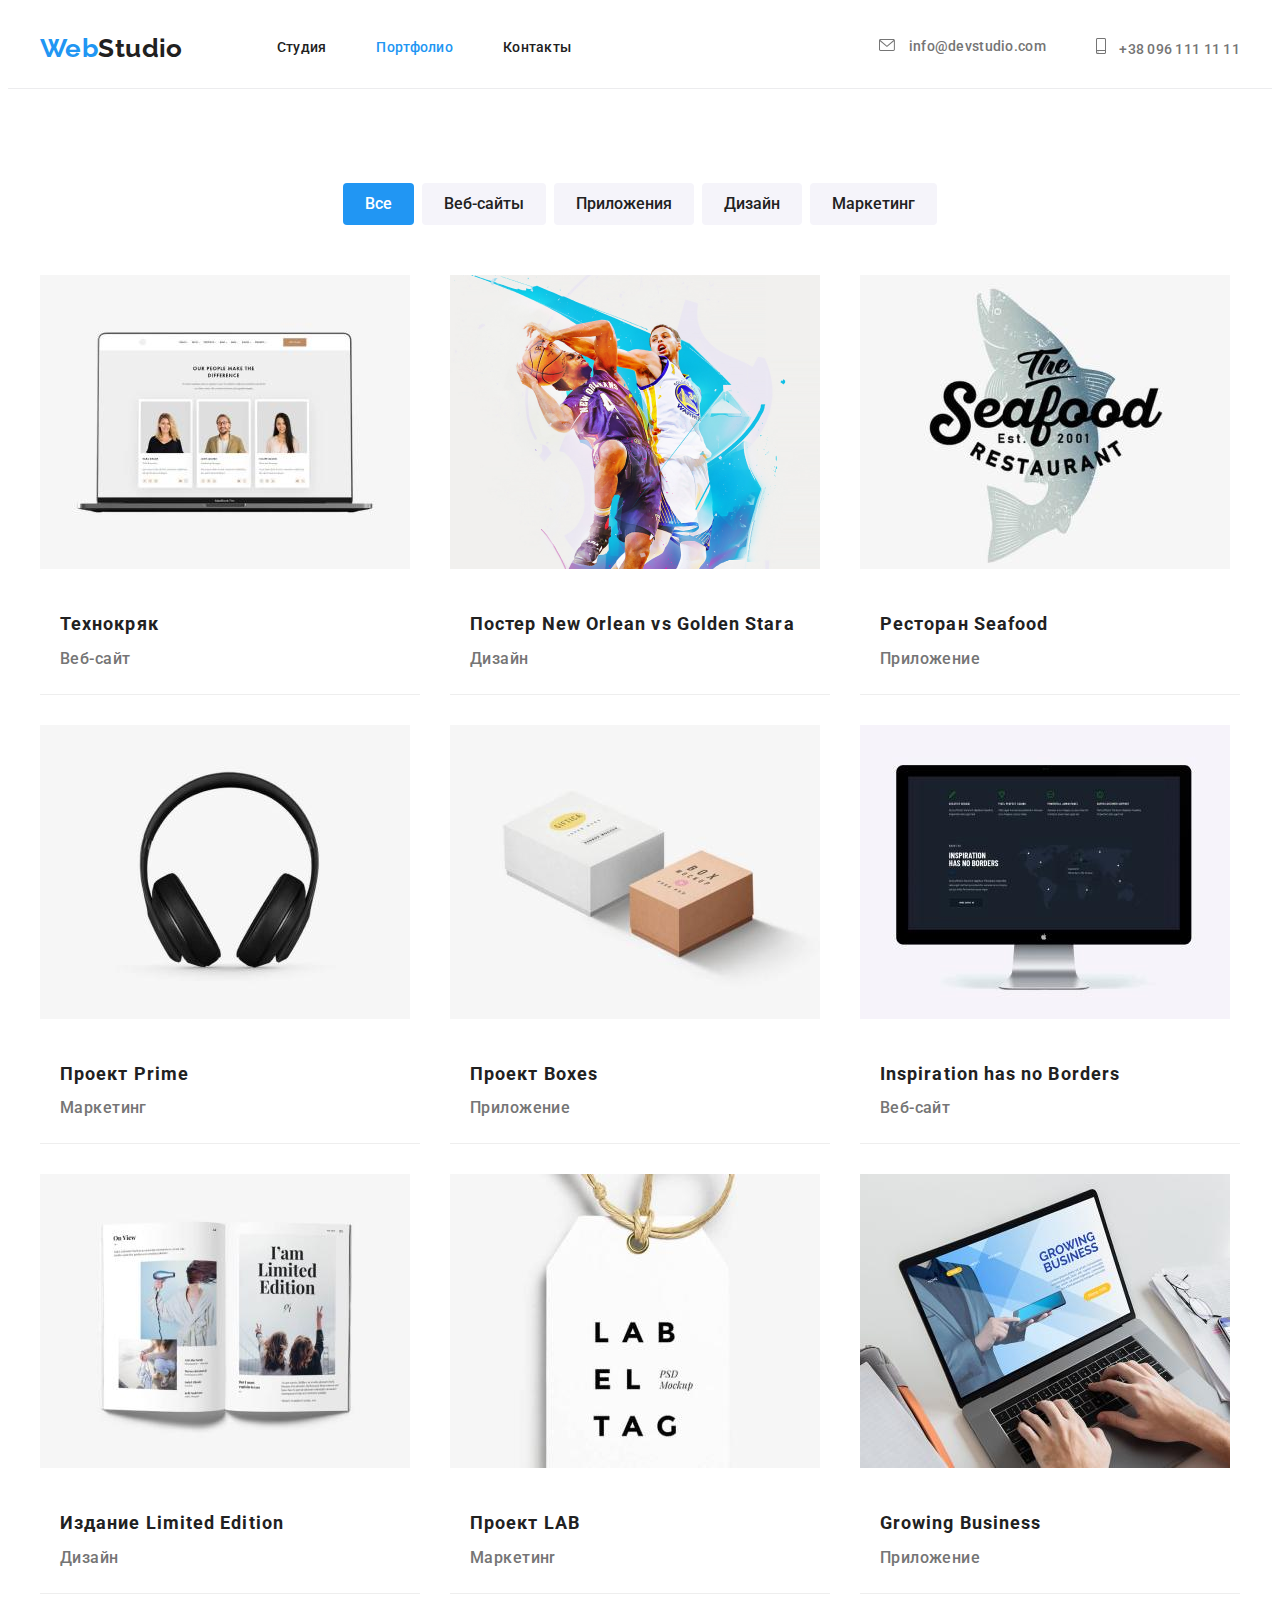
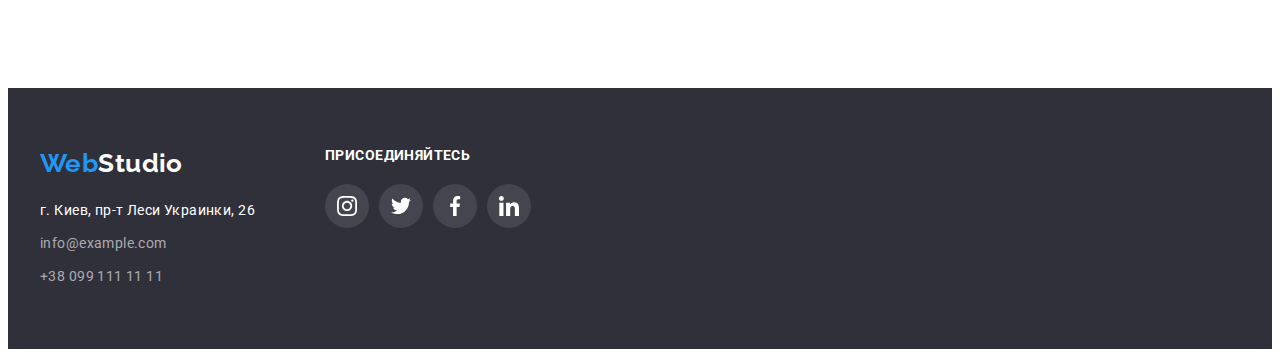
==== portfolio.html @ 0839d2d3 "дз старт" ====
<!DOCTYPE html>
<html lang="ru">
<head>
    <meta charset="UTF-8">
    <meta http-equiv="X-UA-Compatible" content="IE=edge">
    <meta name="viewport" content="width=device-width, initial-scale=1.0">
    <title>Document</title>
<link rel="preconnect" href="https://fonts.googleapis.com">
<link rel="preconnect" href="https://fonts.gstatic.com" crossorigin>
<link href="https://fonts.googleapis.com/css2?family=Raleway:wght@700&family=Roboto:ital,wght@0,400;0,500;0,900;1,700&display=swap" rel="stylesheet">
<link rel="stylesheet" href="https://cdnjs.cloudflare.com/ajax/libs/modern-normalize/1.1.0/modern-normalize.min.css" integrity="sha512-wpPYUAdjBVSE4KJnH1VR1HeZfpl1ub8YT/NKx4PuQ5NmX2tKuGu6U/JRp5y+Y8XG2tV+wKQpNHVUX03MfMFn9Q==" crossorigin="anonymous" referrerpolicy="no-referrer" />

<link rel="stylesheet" href="./css/styles.css">
</head>
<body>
    <header class="header">
        <div class="conteiner header-conteiner">
        <nav class="header-navigations">
            <a href="" class="logo link">
            Web<span class="logo-web">Studio</span></a>

            <ul class="header-list list">
            <li class="header-item">
            
            <a href="./index.html" class="header-link link">Студия</a>
            </li> 
            <li class="header-item">
            <a href="./portfolio.html" class="header-link link current-link">Портфолио</a>
            </li>
            <li class="header-item">
            <a href="" class="header-link link">Контакты</a>
            </li>
        </ul>
        </nav>



<ul class="header-contacts list">
<li class="contacts-list">
<svg class="contacts-icon" width="16" height="12">
<use href="./images/sprite.svg#icon-envelope2"></use>
</svg> 
<a class="header-mail header-contacts-link link" href="meilto:info@devstudio.com">info@devstudio.com</a>
</li>

<li class="contacts-list"> 
<svg class="contacts-icon" width="10" height="16">
<use href="./images/sprite.svg#icon-smartphone2"></use>
</svg>    
<a class="header-tel header-contacts-link link" href="tel:+380961111111">+38 096 111 11 11</a></li></ul>  
</div>
    </header>

    
<main>   
    <section class="section">
        <div class="conteiner">
            <h2 class="visually-hidden">навигація по портфоліо</h2>
        <ul class="portfolio-button list">
            <li class="portfolio-button-item">
            <button class="portfolio-btn current-btn" type="button">Все</button>
        </li>
            <li class="portfolio-button-item">
            <button class="portfolio-btn" type="button">Веб-сайты</button>
        </li>
            <li class="portfolio-button-item">
            <button class="portfolio-btn" type="button">Приложения</button>
        </li>
            <li class="portfolio-button-item">
            <button class="portfolio-btn" type="button">Дизайн</button>
        </li>
            <li class="portfolio-button-item">
            <button class="portfolio-btn" type="button">Маркетинг</button>
        </li>
        </ul>

        <ul class="product list">

            <li class="product-name ">
            <a class="link" href="" target="_blank" rel="nofollow noopener">
            <img src="./images/img.portfolio/img1.jpg" alt="картина1" width="370" height="294">
            <div class="product-text">
            <h3 class="product-name-list">Технокряк</h3>
            <p class="product-list">Веб-сайт</p>
            </div></a>
            </li>

            <li class="product-name">
            <a class="link" href="" target="_blank" rel="nofollow noopener">
            <img src="./images/img.portfolio/img2.png" alt="препод 2" width="370" height="294">
            <div class="product-text">
            <h3 class="product-name-list">Постер New Orlean vs Golden Starа</h3>
            <p class="product-list">Дизайн</p>
            </div></a>
            </li>

            <li class="product-name"> 
            <a class="link"  href="" target="_blank" rel="nofollow noopener">
            <img src="./images/img.portfolio/img3.jpg" alt="препод 2" width="370" height="294">
            <div class="product-text">
            <h3 class="product-name-list">Ресторан Seafood</h3>
            <p class="product-list">Приложение</p>
            </div></a>
            </li>

            <li class="product-name"> 
            <a class="link"  href="" target="_blank" rel="nofollow noopener">
            <img src="./images/img.portfolio/img4.jpg" alt="препод 2" width="370" height="294">
            <div class="product-text">
            <h3 class="product-name-list">Проект Prime</h3>
            <p class="product-list">Маркетинг</p></div></a>
            </li>

            <li class="product-name"> 
            <a class="link"  href="" target="_blank" rel="nofollow noopener">
            <img src="./images/img.portfolio/img5.jpg" alt="препод 2" width="370" height="294">
            <div class="product-text">
            <h3 class="product-name-list">Проект Boxes</h3>
            <p class="product-list">Приложение</p></div></a>
            </li>

            <li class="product-name"> 
            <a class="link"  href="" target="_blank" rel="nofollow noopener">
            <img src="./images/img.portfolio/img6.jpg" alt="препод 2" width="370" height="294">
            <div class="product-text">
            <h3 class="product-name-list" lang="en">Inspiration has no Borders</h3>
            <p class="product-list">Веб-сайт</p></div></a>
            </li>

            <li class="product-name">                
            <a class="link"  href="" target="_blank" rel="nofollow noopener">
            <img src="./images/img.portfolio/img7.jpg" alt="препод 2" width="370" height="294">
            <div class="product-text">
            <h3 class="product-name-list" lang="en">Издание Limited Edition</h3>
            <p class="product-list">Дизайн</p></div></a>
            </li>

            <li class="product-name"> 
            <a class="link"  href="" target="_blank" rel="nofollow noopener">
            <img src="./images/img.portfolio/img8.jpg" alt="препод 2" width="370" height="294">
            <div class="product-text">
            <h3 class="product-name-list">Проект LAB</h3>
            <p class="product-list">Маркетинr</p></div></a>
            </li>

            <li class="product-name"> 
            <a class="link"  href="" target="_blank" rel="nofollow noopener">
            <img src="./images/img.portfolio/img9.jpg" alt="препод 2" width="370" height="294">
            <div class="product-text">
            <h3 class="product-name-list" lang="en">Growing Business</h3>
            <p class="product-list">Приложение</p></div></a>
            </li>
            
           </ul>
        </div>
       </section>
               

       </main>
      
       <footer class="footer">
        <div class="conteiner footer-item">
        <div class="footer-left">
        <a href="" class="logo link">
            Web<span class="logo-web-footer">Studio</span></a>
        
        <address>
            <ul class="header-list-footer list">
            <li class="footer-li">
            <a class="footer-adres link" href="">г. Киев, пр-т Леси Украинки, 26</a></li>
            <li class="footer-li">
            <a class="footer-li footer-contacts link" href="mailto:info@example.com">info@example.com</a></li>
            <li class="footer-li">
            <a class="footer-li footer-contacts link" href="tel:+380991111111">+38 099 111 11 11</a></li>
            </ul>
        </address>
        </div>
    
        <div class="footer-right">
            <h2 class="footer-text">присоединяйтесь</h2>
            <ul class="footer-item-list social-list list">
                <li class="footer-social-item">
                <a href="" class="footer-social-link">
                <svg class="social-icon" width="20" height="20"><use href="./images/sprite.svg#icon-instagram"></use>
    
                </svg>
                </a>
                </li>
                <li class="footer-social-item">
                <a href="" class="footer-social-link">
                <svg class="social-icon" width="20" height="20"><use href="./images/sprite.svg#icon-twitter"></use>
                </svg>
                </a>
                </li>
                       
                <li class="footer-social-item">
                <a href="" class="footer-social-link">
                <svg class="social-icon"width="20" height="20"><use href="./images/sprite.svg#icon-facebook"></use>
                </svg>
                </a>
                </li>
                
                <li class="footer-social-item">
                <a href="" class="footer-social-link">
                <svg class="social-icon"width="20" height="20"><use href="./images/sprite.svg#icon-linkedin"></use>
                </svg>
                </a>
                </li>
                </ul>
        </div>
    </div>
        </footer>
        
</body>
</html>
---- css/styles.css ----
:root { 
    --primary-title-color:#ffffff;
    --secondary-title-color:#212121;
    --primery-text-color:#757575;
    --accent-color:#2196F3;
    --color-btn:#F5F4FA;
    --color-footer:#2F303A;
    --adre-contacts:rgba(255, 255, 255, 0.6);
    --client-color: #AFB1B8;
    --footer-social-icon:#44454E;
    }

    p,h1,h2,h3,h4,h5,h6{
        margin: 0;
    }
    ul{
        margin: 0;
        padding-left: 0;
    }
    img{
        display: block;
        max-width: 100%;
        height: auto;
    
    }
    body { 
        font-size: 14px;
        font-family: 'Roboto', sans-serif;
        letter-spacing: 0.03em;
        color: var(--primary-text-color);
        background-color: var(--primary-title-color);
        }

    .visually-hidden {
        position: absolute;
        width: 1px;
        height: 1px;
        margin: -1px;
        padding: 0;
        overflow: hidden;
        border: 0;
        clip: rect(0 0 0 0);
    }
.link {text-decoration: none;
 }

.list{
    list-style: none;
}

.header{
border-bottom: 1px solid #ececee
} 



/*----------header---------*/
.conteiner{
    width: 1200px; 
    margin: 0 auto;
    padding-left: 15px;
    padding-right: 15px;
    font-family: inherit;
 }
 
.header-link{
display: block;
font-weight: 500;
line-height: 1.14;
letter-spacing: 0.02em;
color: var(--secondary-title-color);
font-style: normal;
padding-top: 32px;
padding-bottom: 32px;
}

/*----------------контакти верхни --------------*/
.header-contacts{
display: flex;
margin-left: auto;
}

.contacts-list:not(:last-child){
margin-right: 50px;
}

.header-contacts-link{
font-weight: 500;
line-height: 1.14;
letter-spacing: 0.02em;
color: var(--primery-text-color);
font-style: normal;
}
/*----------------контакти верхни завершно------------------*/
.header-conteiner{
align-items: center;
display: flex;
}
.header-navigations .logo{
    margin-right: 94px;
}

.header-navigations{
    align-items: center;
    display: flex;
}
.header-list{
    align-items: center;
    display: flex;
    margin-right: 50px;
}
   
.header-item:not(:last-child){
    margin-right: 50px;
}
.logo-item{
    margin-right: 93px;
}
.contacts-list{
justify-content: center;
align-items: center;
cursor: pointer;
fill: var(--primery-text-color);
}

.contacts-icon{
margin-right: 10px;
}

.contacts-icon:hover,
.contacts-icon:focus{
fill: var(--accent-color);
}
/*---------------ховери та фокус------------------*/
.header-contacts-link:hover,.header-link:hover,
.header-contacts-link:focus,.header-link:focus,.current-link
{color:var(--accent-color);
}

.footer-contacts:hover,.footer-adres:hover,.header-list:hover,
.footer-contacts:focus,.footer-adres:focus,.header-list:focus{
color: var(--accent-color);
}

/*--------------------logo---------------------*/

.logo{
display: block;
font-family:'Raleway', sans-serif;
font-weight: 700;
font-size: 26px;
line-height: 1.19;
color: var(--accent-color);
}
.logo-web{ 
color:var(--secondary-title-color);
}
.logo-web-footer
{color:var(--primary-title-color);
}

/*--------------------------перша секція------------------------*/



.section{
    padding-top: 94px;
    padding-bottom: 94px;
}

.section-hero{
background-image: linear-gradient(rgba(0, 0, 0, 0.25), rgba(0, 0, 0, 0.25)),
url(../images/back.Img1.jpg);
background-repeat: no-repeat;
background-position: center;
padding-top: 200px;
padding-bottom: 200px;
text-align: center;
/*box-shadow:*/
}
.pre-title{
font-weight: 900;
font-size: 44px;
line-height: 1.36;
letter-spacing: 0.06em;
text-transform: uppercase;
color:var(--primary-title-color);
margin-bottom: 30px;
max-width: 700px;
margin-left: auto;
margin-right: auto;
font-family: inherit;
}

.main-btn{
background-color: var(--accent-color);
font-size: 16px;
font-weight: 700;
line-height: 1.87;
color:var(--primary-title-color);
cursor: pointer;
font-family: inherit;
border-radius: 4px;
padding: 10px 32px;
border: none;
}

/*----------------КНОПКА студия------------*/


/*------------друга секція---------------------*/



.advantage-item{
display: flex;
margin-left: -30px;
margin-top: -30px;
}
.advantage-title{
width: calc(100% / 4 - 30px);
flex-wrap: wrap;
margin-left: 30px;
margin-top: 30px;
}

.advantage-item-img{
    background-color:var(--color-btn);
    border-radius: 4px;
    height: 120px;
    display: flex;
    align-items: center;
    justify-content: center;
    margin-bottom: 30px;
}
.advantage-icon{

}
/*
.advantage-img::before{
content: "";
display: block;
height: 120px;
background-color: var(--color-btn);
background-repeat: no-repeat;
background-position: center;
margin-bottom: 30px;
}
.advantage-img.antena::before{
background-image: url(../images/img.sec.s/antenna.svg);
}

.advantage-img.clock::before{
background-image: url(../images/img.sec.s/clock.svg);
}
.advantage-img.diagram::before{
background-image: url(../images/img.sec.s/diagram.svg);
}
.advantage-img.astronaut::before{
background-image: url(../images/img.sec.s/astronaut.svg);
}
*/
.advantage-title-text{
font-weight: 700;
line-height: 1.14;
font-size: 14px;
color: var(--secondary-title-color);
text-transform: uppercase;
margin-bottom: 10px;
font-style: normal;
}

.advantage-text{
font-weight: 400;
line-height: 1.71;
font-size: 14px;
color:var(--primery-text-color);

}

/*третя секція*/
/*--------representation----------*/
.representation{
padding-top: 0;
}

.representation-title{
text-align: center;
font-weight: 700;
font-size: 36px;
line-height: 1.17;
color: var(--secondary-title-color);
margin-bottom: 50px;
}

.representation-item{
display: flex;
flex-wrap: wrap;
margin-left: -30px;
margin-top: -30px;
}
.representation-item-img{
    margin-left: 30px;
    margin-top: 30px;
    width: calc(100% / 3 -30px);
}

    /*--------------------четверта секція  команда------*/

.team{
padding-top: 102px;
padding-bottom: 94px;
background-color: var(--color-btn);
}


.list-of-team{
display: flex;
/*margin-top: 50px;*/
margin-left: -30px;
flex-wrap: wrap;
}

.position{
padding-bottom: 30px;
margin-left: 30px;
margin-top: 30px;
width: calc(100% / 4 - 30px);
border: 1px solid #EEEEEE;
background-color: var(--primary-title-color);
box-shadow: 0px 1px 3px rgba(0, 0, 0, 0.12),
0px 1px 1px rgba(0, 0, 0, 0.14), 0px 2px 1px 
rgba(0, 0, 0, 0.2);
border-radius: 0px 0px 4px 4px;
}



.representation-team{
font-weight: 700;
font-size: 36px;
line-height: 1.17;
color: var(--secondary-title-color);
text-align: center;
}
.img-team{
    margin-bottom: 30px;
}
.team-name{
font-weight: 700;
font-size: 16px;
line-height: 1.9;
color: var(--secondary-title-color);
text-align: center;
margin-bottom: 10px;
}

.team-position{
font-weight: 400;
font-size: 16px;
line-height: 1.9;
color: var(--primery-text-color);
text-align: center;
margin-bottom: 10px;
margin-top: -10px;

/*margin-bottom: 30px;*/
}
/* -------------------соц. мережи ЛІІІ----------*/
.team-item-list{
    display: flex;
    align-items: center;
    justify-content:center;
}

.social-list{
 display: flex;
 }

.social-item{
width: 44px;
height: 44px;
}
.social-item + .social-item{
    margin-left: 10px;
} 
.social-link{
    width: 100%;
    height: 100%;
    display: flex;
    border-radius: 50%;
    fill: var(--client-color);
    background-color: var(--primary-title-color);
    justify-content: center;
    align-items: center;
    }
    .social-link:hover,
    .social-link:focus{
        background-color: var(--accent-color);
        fill: var(--primary-title-color);
    } 


    /*----------нашы постоянные клиенты-----------*/
    
 .client-title{
    font-size: 36px;
    line-height: 1.16;
    text-align: center;
    margin-bottom: 50px;
}

.client-list{
display: flex;
margin-left: -30px;
flex-wrap: wrap;
}

.client-item{
width: 170px;
height: 92px;
border: 1px solid #AFB1B8; 
padding-right: 32px;
padding-left: 32px;
cursor: pointer;
}

.client-item{
width: calc(100% / 6 - 30px);
margin-left: 30px;
 }

 .client-item:hover,
 .client-item:focus{
 border-color: var(--accent-color);
}
.client-icon {
width: 100%;
height: 100%;
fill: var(--client-color);
}

 .client-link:hover,
 .client-link:focus {
fill: var(--accent-color);
 }
 
.client-icon:hover,
.client-icon:focus{
fill:var(--accent-color)
}


/*-----footer---*/
.footer{
background-color:var(--color-footer);
padding-top: 60px;
padding-bottom: 60px;
}
.footer .logo{
    margin-bottom: 20px;
}
.header-list-footer{
font-weight: 400;
font-size: 14px;
line-height: 1.71;
color:var(--adre-contacts);
font-style: normal;
}
.footer-li:not(:last-child){
    margin-bottom: 9px;
}
.footer-adres {
color:var(--primary-title-color);
}

.footer-contacts{
color:var(--adre-contacts);
} 


/*---------------соціальні мережи футер------------------*/
.footer-item {
    display: flex;
    align-items: flex-start;
    }

.footer-right{
align-items: flex-start;
margin-left: 70px;
    }

.footer-text{
font-style: normal;
font-weight: bold;
font-size: 14px;
line-height: 1.14;
text-transform: uppercase;
color: var(--primary-title-color);
margin-bottom: 20px;
}

.footer-item-list{
    display: flex;
    align-items: center;
    justify-content:center;
}

.footer-social-list{
 display: flex;
 }

.footer-social-item{
width: 44px;
height: 44px;
}
.footer-social-item + .footer-social-item{
    margin-left: 10px;
} 

/*----ефекты на ссылку----*/
.footer-social-link{
    width: 100%;
    height: 100%;
    display: flex;
    border-radius: 50%;
    fill: var(--primary-title-color);
    background-color: var(--footer-social-icon);
    justify-content: center;
    align-items: center;
    box-shadow:(0px 4px 4px rgba(0, 0, 0, 0.25));
    }
    .footer-social-link:hover,
    .footer-social-link:focus{
        background-color: var(--accent-color);
        fill: var(--primary-title-color);
    }  

/*----------навігація по портфоліо кнопки----------------*/
.portfolio-button{
    display: flex;
    justify-content: center;
    margin-bottom: 50px;
   }      
   
.portfolio-button-item:not(:last-child){
margin-right: 8px;

}

.portfolio-btn{
background-color: var(--color-btn);
font-size: 16px;
font-weight: 500;
line-height: 1.62;
color:var(--secondary-title-color) ;
cursor: pointer;
font-family: inherit;
border: none;
padding: 8px 22px;
text-align: center;
border-radius: 4px;
}

.portfolio-button-item:hover{
 box-shadow: 0px 4px 4px rgba(0, 0, 0, 0.25);
}
  
.portfolio-btn:hover,
.portfolio-btn:focus,.current-btn {
background-color: var(--accent-color); 
color: var(--primary-title-color);
}
.product-name:hover {
    box-shadow: 0 5px 15px rgba(0,0,0,0.3);
  }
/*продукд*/


.product{
display: flex;
flex-wrap: wrap;
margin-left: -30px;
margin-top: -30px;
}

.product-name-list{
font-weight: 700;
font-size: 18px;
line-height: 1.71;
letter-spacing: 0.06em;
color: var(--secondary-title-color);
margin-top: 20px;
}

.product-list{
font-weight: 500;
font-size: 16px;
line-height: 1.87;
color: var(--primery-text-color);
margin-top: 4px;
}

.product-name{
margin-left: 30px;
margin-top: 30px;
width: calc(100% / 3 - 30px);
border-bottom: 1px solid #EEEEEE;
}

.product-text{
    padding: 20px 20px;
}
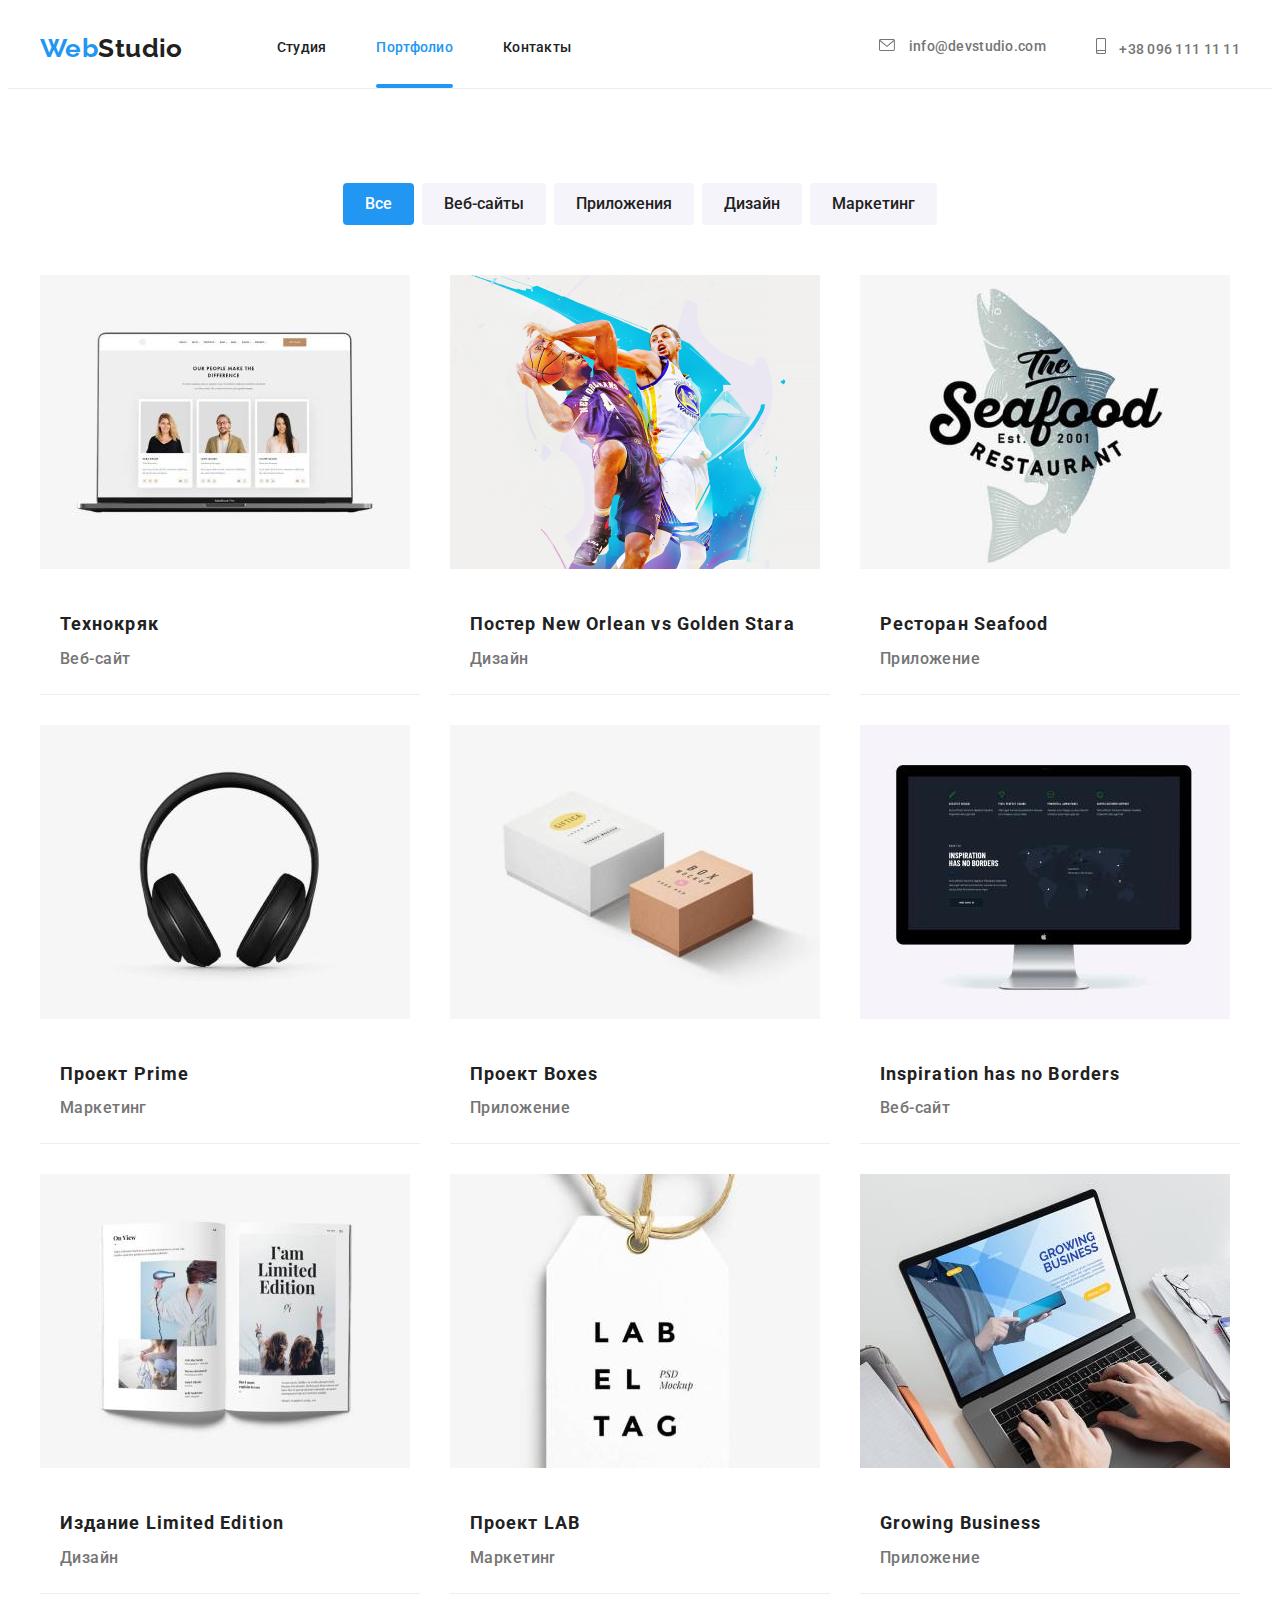
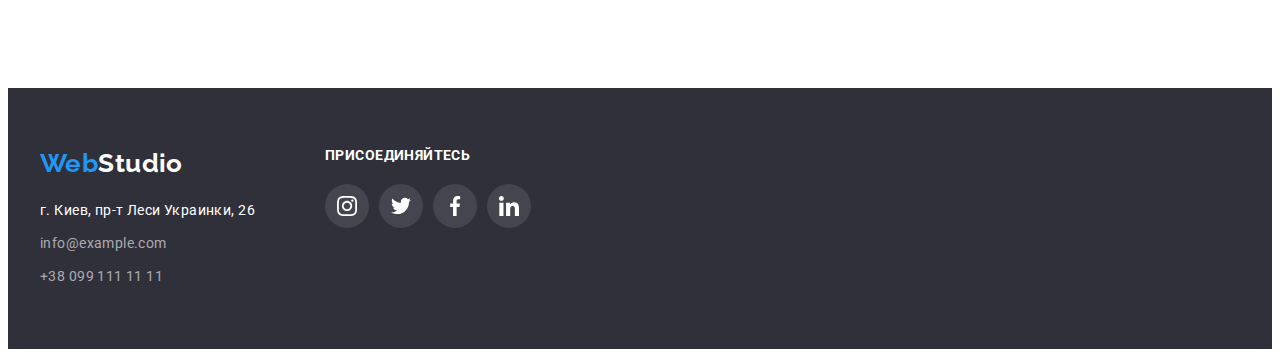
==== commit 28d4970d: "дз1" ====
--- a/portfolio.html
+++ b/portfolio.html
@@ -5,11 +5,15 @@
     <meta http-equiv="X-UA-Compatible" content="IE=edge">
     <meta name="viewport" content="width=device-width, initial-scale=1.0">
     <title>Document</title>
-<link rel="preconnect" href="https://fonts.googleapis.com">
-<link rel="preconnect" href="https://fonts.gstatic.com" crossorigin>
+<link rel="preconnect" 
+href="https://fonts.googleapis.com">
+<link rel="preconnect" 
+href="https://fonts.gstatic.com" crossorigin>
 <link href="https://fonts.googleapis.com/css2?family=Raleway:wght@700&family=Roboto:ital,wght@0,400;0,500;0,900;1,700&display=swap" rel="stylesheet">
-<link rel="stylesheet" href="https://cdnjs.cloudflare.com/ajax/libs/modern-normalize/1.1.0/modern-normalize.min.css" integrity="sha512-wpPYUAdjBVSE4KJnH1VR1HeZfpl1ub8YT/NKx4PuQ5NmX2tKuGu6U/JRp5y+Y8XG2tV+wKQpNHVUX03MfMFn9Q==" crossorigin="anonymous" referrerpolicy="no-referrer" />
-
+<link rel="stylesheet" 
+href="https://cdnjs.cloudflare.com/ajax/libs/modern-normalize/1.1.0/modern-normalize.min.css" integrity="sha512-wpPYUAdjBVSE4KJnH1VR1HeZfpl1ub8YT/NKx4PuQ5NmX2tKuGu6U/JRp5y+Y8XG2tV+wKQpNHVUX03MfMFn9Q==" crossorigin="anonymous" referrerpolicy="no-referrer" />
+<link rel="stylesheet"
+href="https://cdnjs.cloudflare.com/ajax/libs/animate.css/4.1.1/animate.min.css"/>
 <link rel="stylesheet" href="./css/styles.css">
 </head>
 <body>
@@ -25,7 +29,7 @@
             <a href="./index.html" class="header-link link">Студия</a>
             </li> 
             <li class="header-item">
-            <a href="./portfolio.html" class="header-link link current-link">Портфолио</a>
+            <a href="./portfolio.html" class="header-link link current-link current">Портфолио</a>
             </li>
             <li class="header-item">
             <a href="" class="header-link link">Контакты</a>
@@ -76,9 +80,15 @@
 
         <ul class="product list">
 
-            <li class="product-name ">
+        <li class="product-name">
+            <div class="product-name-top">
             <a class="link" href="" target="_blank" rel="nofollow noopener">
             <img src="./images/img.portfolio/img1.jpg" alt="картина1" width="370" height="294">
+            <p class="portfolio-top-text">Технокряк это современная площадка 
+                распространения коронавируса. Компании используют эту 
+                платформу для цифрового 
+                шпионажа и атак на защищённые сервера конкурентов.</p>
+            </div>
             <div class="product-text">
             <h3 class="product-name-list">Технокряк</h3>
             <p class="product-list">Веб-сайт</p>
@@ -86,8 +96,10 @@
             </li>
 
             <li class="product-name">
+               
             <a class="link" href="" target="_blank" rel="nofollow noopener">
             <img src="./images/img.portfolio/img2.png" alt="препод 2" width="370" height="294">
+            
             <div class="product-text">
             <h3 class="product-name-list">Постер New Orlean vs Golden Starа</h3>
             <p class="product-list">Дизайн</p>
@@ -97,6 +109,7 @@
             <li class="product-name"> 
             <a class="link"  href="" target="_blank" rel="nofollow noopener">
             <img src="./images/img.portfolio/img3.jpg" alt="препод 2" width="370" height="294">
+            
             <div class="product-text">
             <h3 class="product-name-list">Ресторан Seafood</h3>
             <p class="product-list">Приложение</p>
--- a/css/styles.css
+++ b/css/styles.css
@@ -8,6 +8,7 @@
     --adre-contacts:rgba(255, 255, 255, 0.6);
     --client-color: #AFB1B8;
     --footer-social-icon:#44454E;
+    
     }
 
     p,h1,h2,h3,h4,h5,h6{
@@ -72,6 +73,8 @@
 font-style: normal;
 padding-top: 32px;
 padding-bottom: 32px;
+transition: color 250ms ease;
+position: relative;
 }
 
 /*----------------контакти верхни --------------*/
@@ -90,6 +93,7 @@
 letter-spacing: 0.02em;
 color: var(--primery-text-color);
 font-style: normal;
+transition: color 250ms ease;
 }
 /*----------------контакти верхни завершно------------------*/
 .header-conteiner{
@@ -125,13 +129,25 @@
 
 .contacts-icon{
 margin-right: 10px;
+transition: color 250ms ease;
 }
 
 .contacts-icon:hover,
 .contacts-icon:focus{
 fill: var(--accent-color);
 }
+.current::after{
+    content:'' ;
+    position: absolute;
+    width: 100%;
+    height: 4px;
+    border-radius: 2px;
+    background-color: var(--accent-color);
+    display: block;
+    bottom: 0px;
+}
 /*---------------ховери та фокус------------------*/
+
 .header-contacts-link:hover,.header-link:hover,
 .header-contacts-link:focus,.header-link:focus,.current-link
 {color:var(--accent-color);
@@ -203,6 +219,7 @@
 border-radius: 4px;
 padding: 10px 32px;
 border: none;
+transition: color 250ms ease, background-color 250ms ease;
 }
 
 /*----------------КНОПКА студия------------*/
@@ -299,11 +316,36 @@
 margin-left: -30px;
 margin-top: -30px;
 }
+
+
+
 .representation-item-img{
     margin-left: 30px;
     margin-top: 30px;
     width: calc(100% / 3 -30px);
-}
+    
+    
+}
+.representation-top{
+    position: relative;
+    overflow: hidden;
+   
+    }
+
+.representation-top-text{
+    text-align: center;
+    font-weight: 400;
+    font-size: 14px;
+    line-height: 2;
+    color: var(--primary-title-color);
+    background-color: rgba(47, 48, 58, 0.8);
+    position: absolute;
+    bottom: 0;
+    width: 100%;
+    padding: 24px 82px;
+    text-transform: uppercase;
+    }
+
 
     /*--------------------четверта секція  команда------*/
 
@@ -393,6 +435,7 @@
     background-color: var(--primary-title-color);
     justify-content: center;
     align-items: center;
+    transition: background-color 250ms ease, fill 250ms ease;
     }
     .social-link:hover,
     .social-link:focus{
@@ -423,6 +466,7 @@
 padding-right: 32px;
 padding-left: 32px;
 cursor: pointer;
+transition: background-color 250ms ease, border-color 250ms ease;
 }
 
 .client-item{
@@ -438,13 +482,14 @@
 width: 100%;
 height: 100%;
 fill: var(--client-color);
-}
-
+transition: background-color 250ms ease, fill 250ms ease;
+}
+/*
  .client-link:hover,
  .client-link:focus {
 fill: var(--accent-color);
  }
- 
+ */
 .client-icon:hover,
 .client-icon:focus{
 fill:var(--accent-color)
@@ -472,10 +517,12 @@
 }
 .footer-adres {
 color:var(--primary-title-color);
+transition: color 250ms ease;
 }
 
 .footer-contacts{
 color:var(--adre-contacts);
+transition: color 250ms ease;
 } 
 
 
@@ -529,7 +576,9 @@
     justify-content: center;
     align-items: center;
     box-shadow:(0px 4px 4px rgba(0, 0, 0, 0.25));
-    }
+    transition: background-color 250ms ease;
+    }
+
     .footer-social-link:hover,
     .footer-social-link:focus{
         background-color: var(--accent-color);
@@ -560,6 +609,7 @@
 padding: 8px 22px;
 text-align: center;
 border-radius: 4px;
+transition: background-color 250ms ease, color 250ms ease;
 }
 
 .portfolio-button-item:hover{
@@ -571,6 +621,7 @@
 background-color: var(--accent-color); 
 color: var(--primary-title-color);
 }
+
 .product-name:hover {
     box-shadow: 0 5px 15px rgba(0,0,0,0.3);
   }
@@ -591,7 +642,9 @@
 letter-spacing: 0.06em;
 color: var(--secondary-title-color);
 margin-top: 20px;
-}
+
+}
+
 
 .product-list{
 font-weight: 500;
@@ -608,6 +661,68 @@
 border-bottom: 1px solid #EEEEEE;
 }
 
+
+.product-name:hover .portfolio-top-text{
+    transform: translateY(0);
+}
+.product-name-top{
+    position: relative;
+    overflow: hidden;
+}
+.portfolio-top-text{
+    text-align: left;
+    font-weight: 400;
+    font-size: 14px;
+    line-height: 2;
+    color: var(--color-btn);
+    background-color: var(--accent-color);
+    position: absolute;
+    top:0;
+    height: 100%;
+    padding: 63px 24px;
+    transform: translateY(100%);
+    transition: transform 250ms ease;
+    }
+    
 .product-text{
     padding: 20px 20px;
-}+}
+
+
+
+/*-----------модальное окно---------------*/
+.backdrop.is-hidden{
+    opacity: 0;
+    visibility: hidden;
+    pointer-events: none;
+
+}
+.backdrop{
+    position: fixed;
+    position: absolute;
+    width: 100vw;
+    height: 100vh;
+    background-color: rgba(255, 255, 255, 0.6);
+    top: 0;
+    display: flex;
+    align-items: center;
+    justify-content: center;
+    transition: opacity 250ms ease-in-out;
+}
+.modal{
+    width: 500px;
+    min-height: 600px;
+    background-color: #ffffff;
+    border-radius: 10px;
+    position: relative;
+}
+.close-btn{
+    position: absolute;
+    top: 10px;
+    right: 10px;
+    background-color: transparent;
+    border-radius: 50%;
+    width: 30px;
+    height: 30px;
+    border: 1px solid #999999;
+}
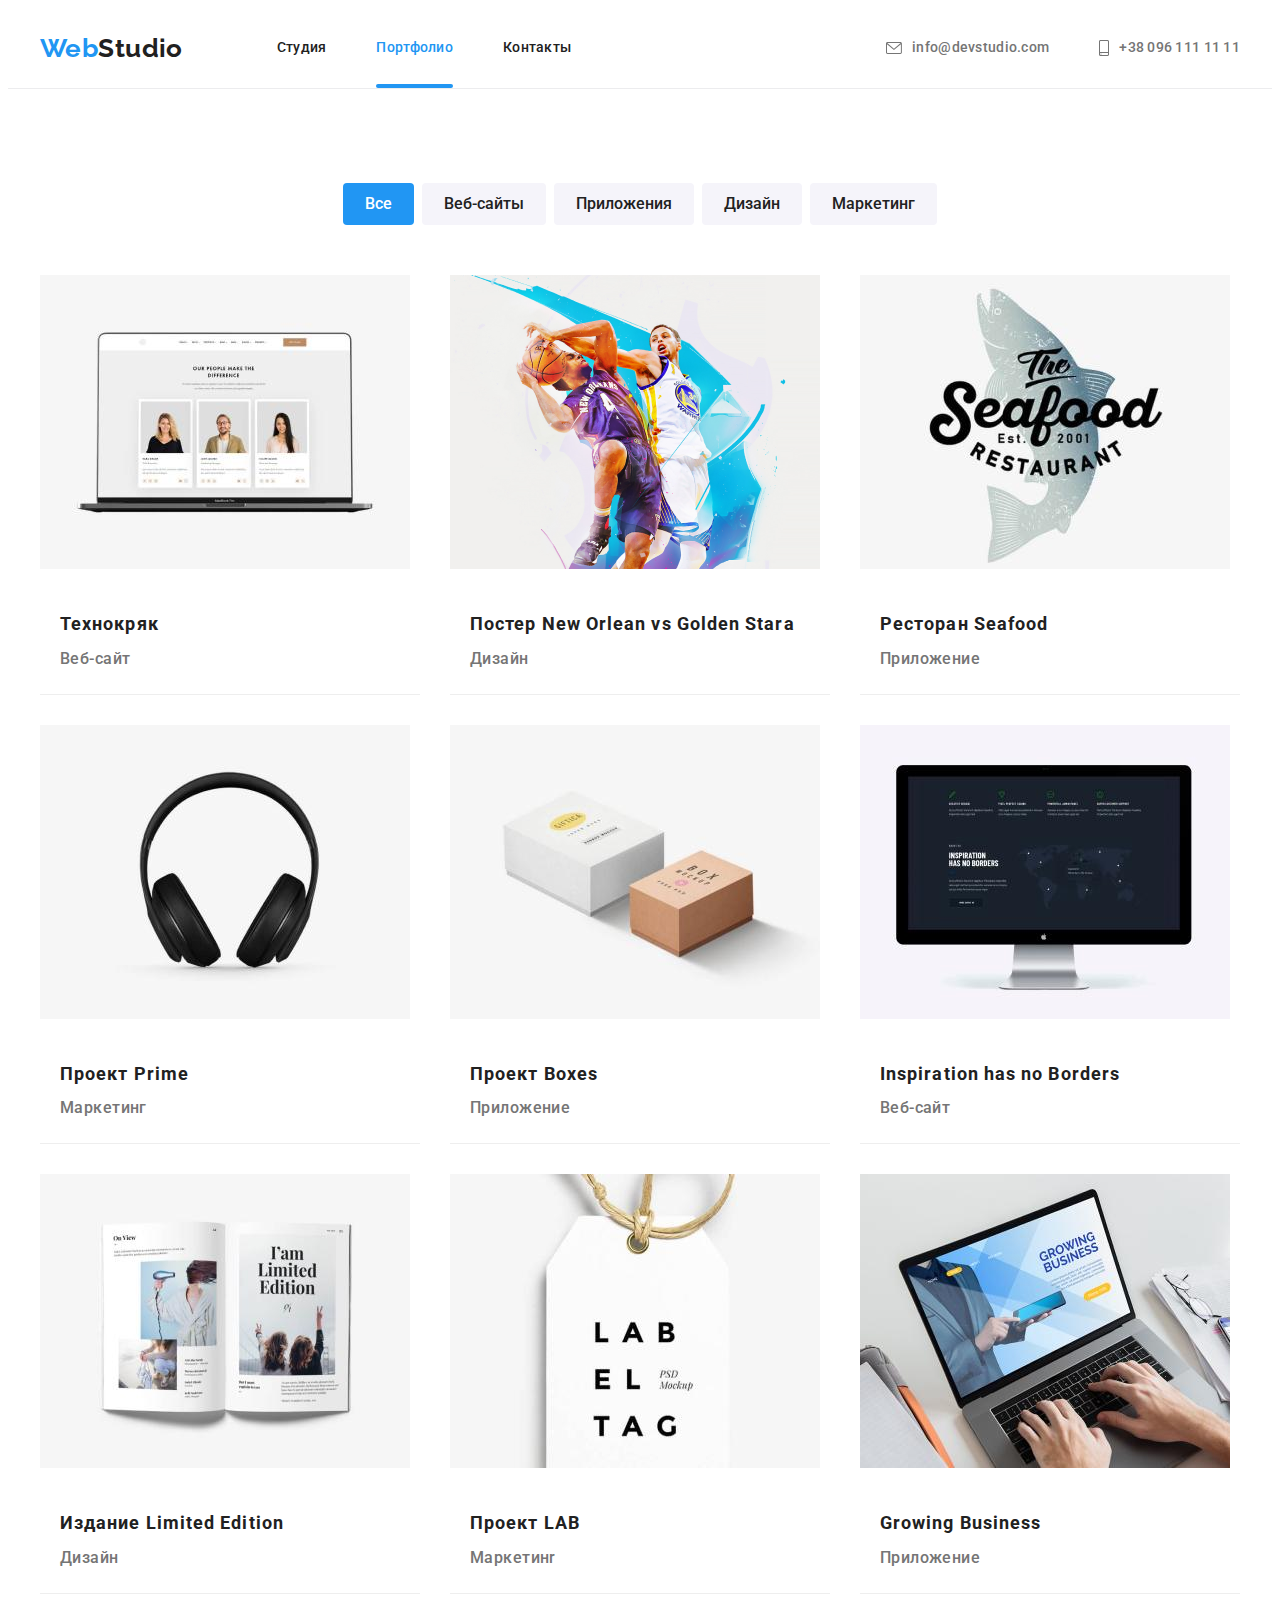
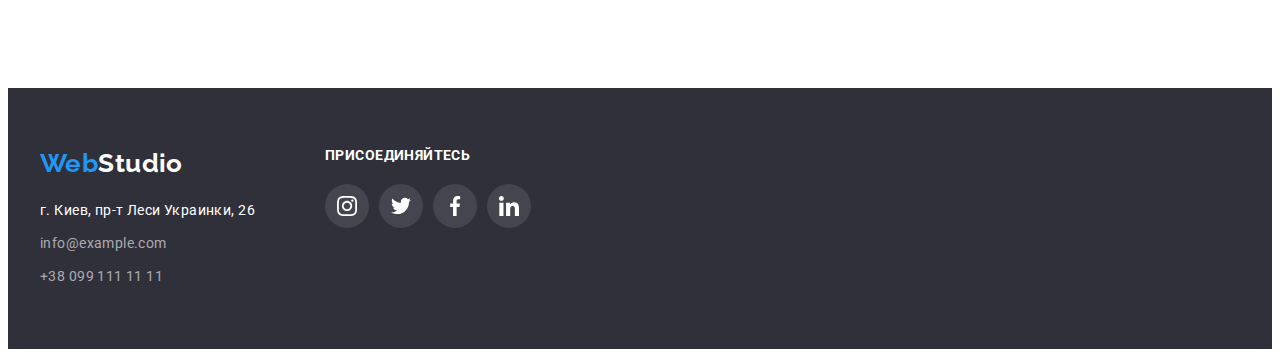
==== commit de09e47a: "дз" ====
--- a/portfolio.html
+++ b/portfolio.html
@@ -16,44 +16,45 @@
 href="https://cdnjs.cloudflare.com/ajax/libs/animate.css/4.1.1/animate.min.css"/>
 <link rel="stylesheet" href="./css/styles.css">
 </head>
+
+
 <body>
     <header class="header">
         <div class="conteiner header-conteiner">
         <nav class="header-navigations">
             <a href="" class="logo link">
             Web<span class="logo-web">Studio</span></a>
-
+        
             <ul class="header-list list">
-            <li class="header-item">
-            
-            <a href="./index.html" class="header-link link">Студия</a>
-            </li> 
-            <li class="header-item">
-            <a href="./portfolio.html" class="header-link link current-link current">Портфолио</a>
-            </li>
-            <li class="header-item">
-            <a href="" class="header-link link">Контакты</a>
-            </li>
-        </ul>
-        </nav>
-
-
-
-<ul class="header-contacts list">
-<li class="contacts-list">
-<svg class="contacts-icon" width="16" height="12">
-<use href="./images/sprite.svg#icon-envelope2"></use>
-</svg> 
-<a class="header-mail header-contacts-link link" href="meilto:info@devstudio.com">info@devstudio.com</a>
-</li>
-
-<li class="contacts-list"> 
-<svg class="contacts-icon" width="10" height="16">
-<use href="./images/sprite.svg#icon-smartphone2"></use>
-</svg>    
-<a class="header-tel header-contacts-link link" href="tel:+380961111111">+38 096 111 11 11</a></li></ul>  
-</div>
-    </header>
+                <li class="header-item">
+                    
+                <a href="./index.html" class="header-link link ">Студия</a>
+                </li> 
+                <li class="header-item">
+                <a href="./portfolio.html" class="header-link current-link current link">Портфолио</a>
+                </li>
+                <li class="header-item">
+                <a href="" class="header-link link">Контакты</a>
+                </li>
+            </ul>
+                </nav>
+        
+        
+        
+        <ul class="header-contacts list">
+        <li class="contacts-list">
+        <a class="header-mail header-contacts-link link" href="meilto:info@devstudio.com"><svg class="contacts-icon" width="16" height="12">
+        <use href="./images/sprite.svg#icon-envelope2"></use>
+        </svg>info@devstudio.com</a>
+        </li>
+        
+        <li class="contacts-list"> 
+        
+        <a class="header-tel header-contacts-link link" href="tel:+380961111111"><svg class="contacts-icon" width="10" height="16">
+        <use href="./images/sprite.svg#icon-smartphone2"></use>
+            </svg>+38 096 111 11 11</a></li></ul>  
+        </div>
+        </header>
 
     
 <main>   
@@ -81,8 +82,8 @@
         <ul class="product list">
 
         <li class="product-name">
+            <a class="link product-link" href="" target="_blank" rel="nofollow noopener">
             <div class="product-name-top">
-            <a class="link" href="" target="_blank" rel="nofollow noopener">
             <img src="./images/img.portfolio/img1.jpg" alt="картина1" width="370" height="294">
             <p class="portfolio-top-text">Технокряк это современная площадка 
                 распространения коронавируса. Компании используют эту 
--- a/css/styles.css
+++ b/css/styles.css
@@ -88,6 +88,8 @@
 }
 
 .header-contacts-link{
+    display: flex;
+    align-items: center;
 font-weight: 500;
 line-height: 1.14;
 letter-spacing: 0.02em;
@@ -130,12 +132,14 @@
 .contacts-icon{
 margin-right: 10px;
 transition: color 250ms ease;
-}
-
+fill: currentColor;
+}
+/*
 .contacts-icon:hover,
 .contacts-icon:focus{
 fill: var(--accent-color);
-}
+}*/
+
 .current::after{
     content:'' ;
     position: absolute;
@@ -457,46 +461,50 @@
 display: flex;
 margin-left: -30px;
 flex-wrap: wrap;
-}
-
-.client-item{
-width: 170px;
+margin-top: -30px;
+}
+
+.client-link{
+display: flex;
+align-items: center;
+justify-content: center;
 height: 92px;
-border: 1px solid #AFB1B8; 
-padding-right: 32px;
-padding-left: 32px;
-cursor: pointer;
-transition: background-color 250ms ease, border-color 250ms ease;
+border: 1px solid; 
+border-color: var(--client-color);
+border-radius: 4px;
+color: var(--client-color);
+
+transition: border-color 250ms ease, color 250ms ease;
 }
 
 .client-item{
 width: calc(100% / 6 - 30px);
 margin-left: 30px;
- }
-
- .client-item:hover,
- .client-item:focus{
+margin-top: 30px;
+}
+
+ .client-link:hover,
+ .client-link:focus{
  border-color: var(--accent-color);
+ color: var(--accent-color);
+ outline: none;
 }
 .client-icon {
-width: 100%;
-height: 100%;
-fill: var(--client-color);
-transition: background-color 250ms ease, fill 250ms ease;
-}
-/*
- .client-link:hover,
- .client-link:focus {
-fill: var(--accent-color);
- }
- */
-.client-icon:hover,
-.client-icon:focus{
-fill:var(--accent-color)
-}
+width: 106px;
+height: 60px;
+fill: currentColor;
+}
+
+
+
 
 
 /*-----footer---*/
+
+
+
+
+
 .footer{
 background-color:var(--color-footer);
 padding-top: 60px;
@@ -622,8 +630,11 @@
 color: var(--primary-title-color);
 }
 
-.product-name:hover {
+.product-link:hover,
+.product-link:focus {
     box-shadow: 0 5px 15px rgba(0,0,0,0.3);
+    outline: none;
+transform: ;
   }
 /*продукд*/
 
@@ -634,7 +645,9 @@
 margin-left: -30px;
 margin-top: -30px;
 }
-
+.product-link{
+    display: block;
+}
 .product-name-list{
 font-weight: 700;
 font-size: 18px;
@@ -642,7 +655,6 @@
 letter-spacing: 0.06em;
 color: var(--secondary-title-color);
 margin-top: 20px;
-
 }
 
 
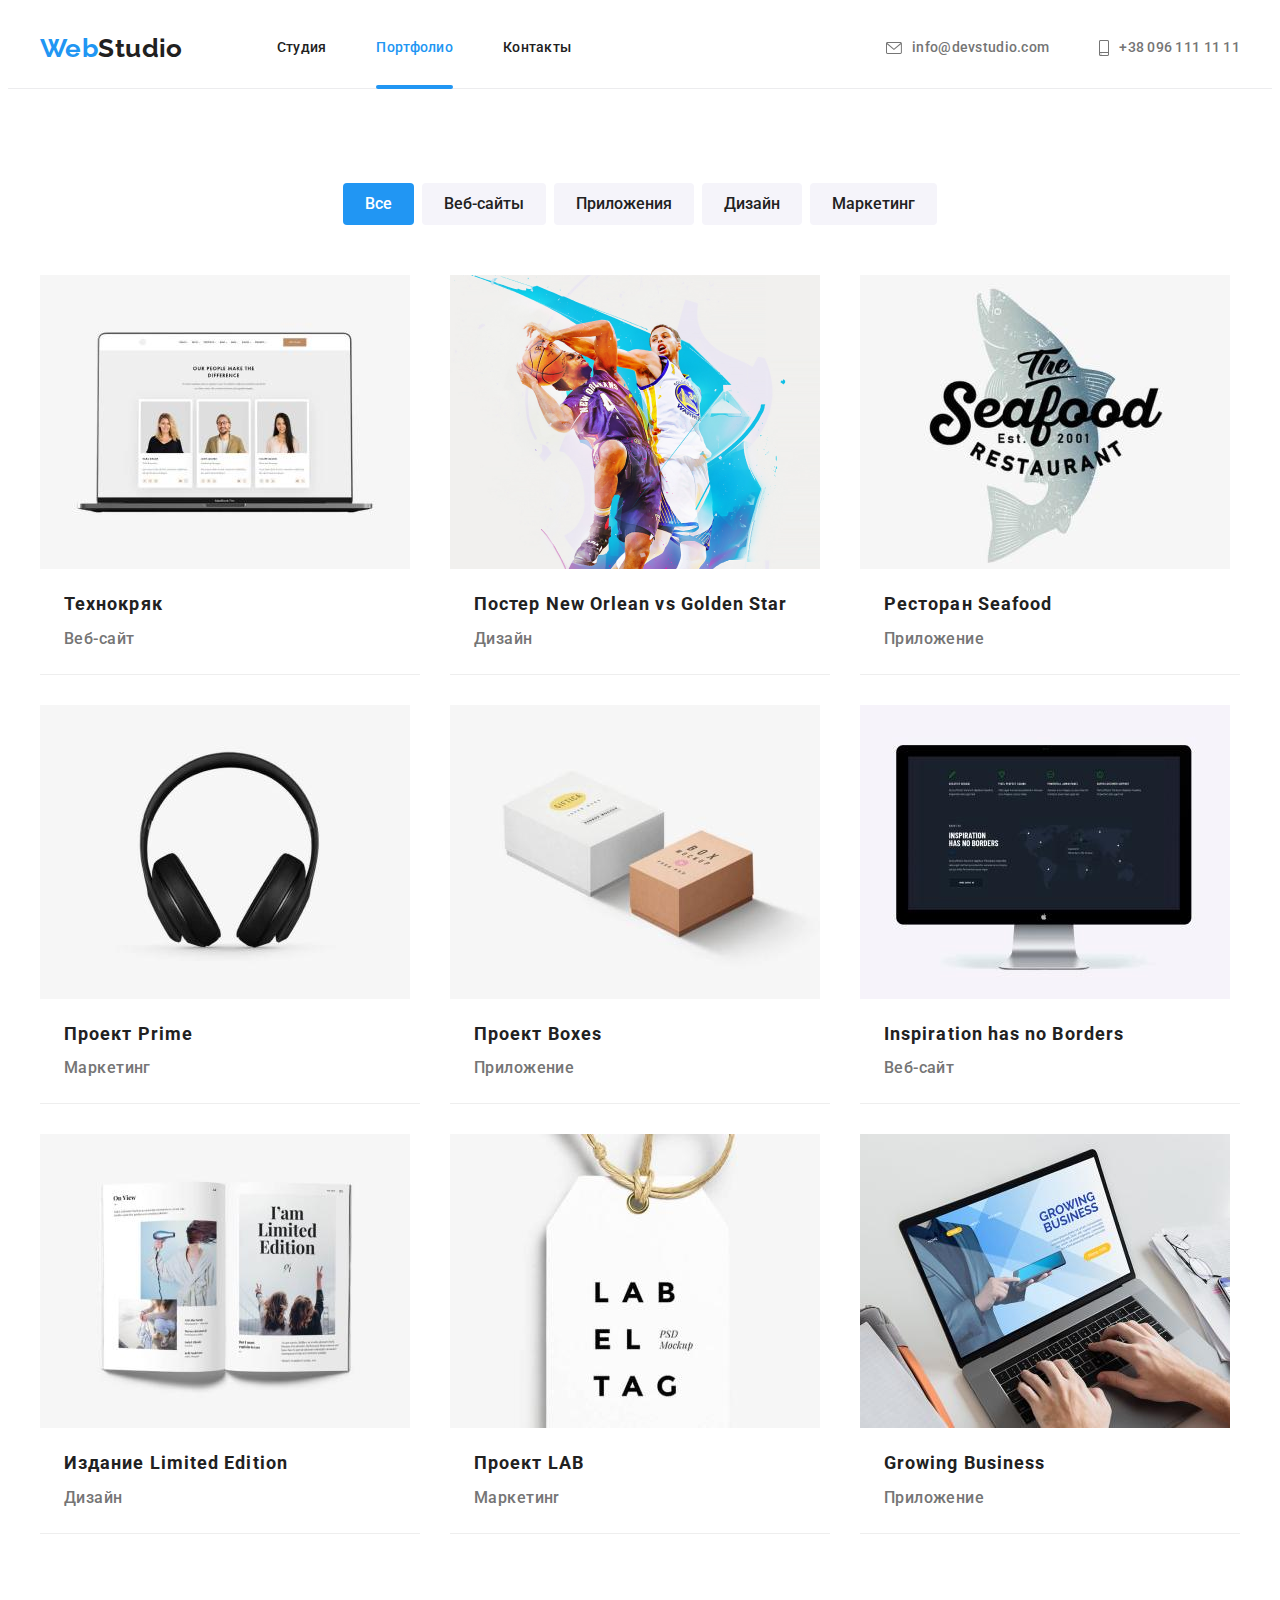
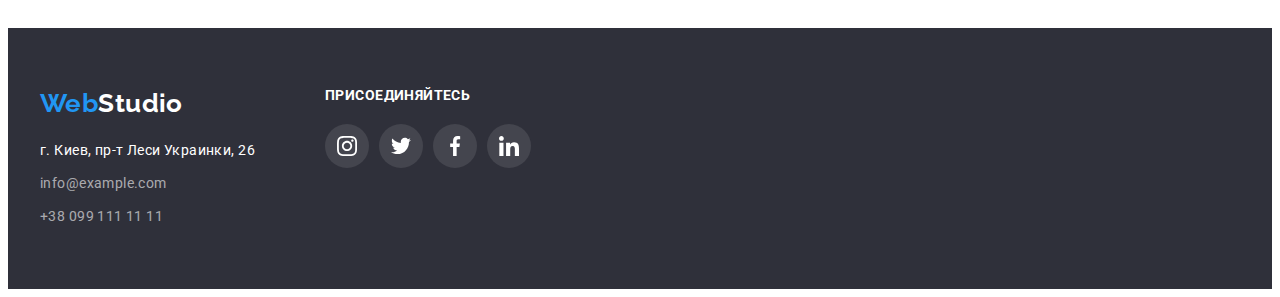
==== commit 82c2c8a7: "дз" ====
--- a/portfolio.html
+++ b/portfolio.html
@@ -5,15 +5,11 @@
     <meta http-equiv="X-UA-Compatible" content="IE=edge">
     <meta name="viewport" content="width=device-width, initial-scale=1.0">
     <title>Document</title>
-<link rel="preconnect" 
-href="https://fonts.googleapis.com">
-<link rel="preconnect" 
-href="https://fonts.gstatic.com" crossorigin>
-<link href="https://fonts.googleapis.com/css2?family=Raleway:wght@700&family=Roboto:ital,wght@0,400;0,500;0,900;1,700&display=swap" rel="stylesheet">
-<link rel="stylesheet" 
-href="https://cdnjs.cloudflare.com/ajax/libs/modern-normalize/1.1.0/modern-normalize.min.css" integrity="sha512-wpPYUAdjBVSE4KJnH1VR1HeZfpl1ub8YT/NKx4PuQ5NmX2tKuGu6U/JRp5y+Y8XG2tV+wKQpNHVUX03MfMFn9Q==" crossorigin="anonymous" referrerpolicy="no-referrer" />
-<link rel="stylesheet"
-href="https://cdnjs.cloudflare.com/ajax/libs/animate.css/4.1.1/animate.min.css"/>
+<link rel="preconnect" href="https://fonts.googleapis.com">
+<link rel="preconnect" href="https://fonts.gstatic.com" crossorigin>
+<link href="https://fonts.googleapis.com/css2?family=Raleway:wght@900&family=Roboto:wght@400;500;700;900&display=swap" rel="stylesheet">
+<link rel="stylesheet" href="https://cdnjs.cloudflare.com/ajax/libs/modern-normalize/1.1.0/modern-normalize.min.css" integrity="sha512-wpPYUAdjBVSE4KJnH1VR1HeZfpl1ub8YT/NKx4PuQ5NmX2tKuGu6U/JRp5y+Y8XG2tV+wKQpNHVUX03MfMFn9Q==" crossorigin="anonymous" referrerpolicy="no-referrer"/>
+<link rel="stylesheet" href="https://cdnjs.cloudflare.com/ajax/libs/animate.css/4.1.1/animate.min.css"/>
 <link rel="stylesheet" href="./css/styles.css">
 </head>
 
@@ -58,10 +54,10 @@
 
     
 <main>   
-    <section class="section">
-        <div class="conteiner">
-            <h2 class="visually-hidden">навигація по портфоліо</h2>
-        <ul class="portfolio-button list">
+<section class="section">
+    <div class="conteiner">
+    <h2 class="visually-hidden">навигація по портфоліо</h2>
+    <ul class="portfolio-button list">
             <li class="portfolio-button-item">
             <button class="portfolio-btn current-btn" type="button">Все</button>
         </li>
@@ -77,153 +73,182 @@
             <li class="portfolio-button-item">
             <button class="portfolio-btn" type="button">Маркетинг</button>
         </li>
-        </ul>
-
-        <ul class="product list">
-
-        <li class="product-name">
-            <a class="link product-link" href="" target="_blank" rel="nofollow noopener">
-            <div class="product-name-top">
-            <img src="./images/img.portfolio/img1.jpg" alt="картина1" width="370" height="294">
-            <p class="portfolio-top-text">Технокряк это современная площадка 
-                распространения коронавируса. Компании используют эту 
-                платформу для цифрового 
-                шпионажа и атак на защищённые сервера конкурентов.</p>
-            </div>
-            <div class="product-text">
-            <h3 class="product-name-list">Технокряк</h3>
-            <p class="product-list">Веб-сайт</p>
-            </div></a>
-            </li>
-
-            <li class="product-name">
+    </ul>
+
+<ul class="product list">
+
+<li class="product-name">
+    <a class="link product-link" href="" target="_blank" rel="nofollow noopener">
+    <div class="product-name-top">
+    <img src="./images/img.portfolio/img1.jpg" alt="картина1" width="370" height="294">
+    <p class="portfolio-top-text">Технокряк это современная площадка 
+     распространения коронавируса. Компании используют эту платформу для 
+    цифрового шпионажа и атак на защищённые сервера конкурентов.</p>
+    </div>
+    <div class="product-text">
+    <h3 class="product-name-list">Технокряк</h3>
+    <p class="product-list">Веб-сайт</p>
+    </div></a>
+</li>
+
+<li class="product-name">
+    <a class="link product-link" href="" target="_blank" rel="nofollow noopener">
+    <div class="product-name-top">
+    <img src="./images/img.portfolio/img2.png" alt="опис" width="370" height="294">
+    <p class="portfolio-top-text">Технокряк это современная площадка 
+    распространения коронавируса. Компании используют эту платформу для 
+    цифрового шпионажа и атак на защищённые сервера конкурентов.</p>         
+    </div>
+    <div class="product-text">
+    <h3 class="product-name-list">Постер New Orlean vs Golden Star</h3>
+    <p class="product-list">Дизайн</p>
+    </div></a>
+</li>
+
+<li class="product-name"> 
+    <a class="link product-link"  href="" target="_blank" rel="nofollow noopener">
+    <div class="product-name-top">
+    <img src="./images/img.portfolio/img3.jpg" alt="препод 2" width="370" height="294">
+    <p class="portfolio-top-text">Технокряк это современная площадка 
+    распространения коронавируса. Компании используют эту платформу для
+    цифрового шпионажа и атак на защищённые сервера конкурентов.</p>
+    </div>
+    <div class="product-text">
+    <h3 class="product-name-list">Ресторан Seafood</h3>
+    <p class="product-list">Приложение</p>
+    </div></a>
+    </li>
+
+<li class="product-name"> 
+    <a class="link product-link"  href="" target="_blank" rel="nofollow noopener">
+    <div class="product-name-top">
+    <img src="./images/img.portfolio/img4.jpg" alt="препод 2" width="370" height="294">
+    <p class="portfolio-top-text">Технокряк это современная площадка 
+    распространения коронавируса. Компании используют эту платформу для
+    цифрового шпионажа и атак на защищённые сервера конкурентов.</p>
+    </div>
+    <div class="product-text">
+    <h3 class="product-name-list">Проект Prime</h3>
+    <p class="product-list">Маркетинг</p></div></a>
+</li>
+
+<li class="product-name"> 
+    <a class="link product-link"  href="" target="_blank" rel="nofollow noopener">
+    <div class="product-name-top">
+    <img src="./images/img.portfolio/img5.jpg" alt="препод 2" width="370" height="294">
+    <p class="portfolio-top-text">Технокряк это современная площадка 
+    распространения коронавируса. Компании используют эту платформу для
+    цифрового шпионажа и атак на защищённые сервера конкурентов.</p>
+    </div>
+    <div class="product-text">
+    <h3 class="product-name-list">Проект Boxes</h3>
+    <p class="product-list">Приложение</p></div></a>
+</li>
+
+<li class="product-name">  
+    <a class="link product-link"  href="" target="_blank" rel="nofollow noopener">
+    <div class="product-name-top"> 
+    <img src="./images/img.portfolio/img6.jpg" alt="препод 2" width="370" height="294">
+    <p class="portfolio-top-text">Технокряк это современная площадка 
+    распространения коронавируса. Компании используют эту платформу для 
+    цифрового шпионажа и атак на защищённые сервера конкурентов.</p>
+    </div>
+    <div class="product-text">
+    <h3 class="product-name-list" lang="en">Inspiration has no Borders</h3>
+    <p class="product-list">Веб-сайт</p></div></a>
+</li>
+
+<li class="product-name">                
+    <a class="link product-link"  href="" target="_blank" rel="nofollow noopener">
+    <div class="product-name-top">
+    <img src="./images/img.portfolio/img7.jpg" alt="препод 2" width="370" height="294">
+    <p class="portfolio-top-text">Технокряк это современная площадка 
+     распространения коронавируса. Компании используют эту платформу для 
+    цифрового шпионажа и атак на защищённые сервера конкурентов.</p>       
+    </div>
+    <div class="product-text">
+    <h3 class="product-name-list" lang="en">Издание Limited Edition</h3>
+    <p class="product-list">Дизайн</p></div></a>
+</li>
+
+<li class="product-name"> 
+    <a class="link product-link"  href="" target="_blank" rel="nofollow noopener">
+    <div class="product-name-top">
+    <img src="./images/img.portfolio/img8.jpg" alt="препод 2" width="370" height="294">
+    <p class="portfolio-top-text">Технокряк это современная площадка 
+    распространения коронавируса. Компании используют эту платформу для 
+    цифрового шпионажа и атак на защищённые сервера конкурентов.</p>
+    </div>
+    <div class="product-text">
+    <h3 class="product-name-list">Проект LAB</h3>
+    <p class="product-list">Маркетинr</p></div></a>
+</li>
+
+<li class="product-name"> 
+    <a class="link product-link"  href="" target="_blank" rel="nofollow noopener">
+    <div class="product-name-top">
+    <img src="./images/img.portfolio/img9.jpg" alt="препод 2" width="370" height="294">
+    <p class="portfolio-top-text">Технокряк это современная площадка 
+    распространения коронавируса. Компании используют эту платформу для 
+    цифрового шпионажа и атак на защищённые сервера конкурентов.</p>        
+    </div>
+    <div class="product-text">
+    <h3 class="product-name-list" lang="en">Growing Business</h3>
+    <p class="product-list">Приложение</p></div></a>
+</li>    
+</ul>
+</div>
+</section>
                
-            <a class="link" href="" target="_blank" rel="nofollow noopener">
-            <img src="./images/img.portfolio/img2.png" alt="препод 2" width="370" height="294">
-            
-            <div class="product-text">
-            <h3 class="product-name-list">Постер New Orlean vs Golden Starа</h3>
-            <p class="product-list">Дизайн</p>
-            </div></a>
-            </li>
-
-            <li class="product-name"> 
-            <a class="link"  href="" target="_blank" rel="nofollow noopener">
-            <img src="./images/img.portfolio/img3.jpg" alt="препод 2" width="370" height="294">
-            
-            <div class="product-text">
-            <h3 class="product-name-list">Ресторан Seafood</h3>
-            <p class="product-list">Приложение</p>
-            </div></a>
-            </li>
-
-            <li class="product-name"> 
-            <a class="link"  href="" target="_blank" rel="nofollow noopener">
-            <img src="./images/img.portfolio/img4.jpg" alt="препод 2" width="370" height="294">
-            <div class="product-text">
-            <h3 class="product-name-list">Проект Prime</h3>
-            <p class="product-list">Маркетинг</p></div></a>
-            </li>
-
-            <li class="product-name"> 
-            <a class="link"  href="" target="_blank" rel="nofollow noopener">
-            <img src="./images/img.portfolio/img5.jpg" alt="препод 2" width="370" height="294">
-            <div class="product-text">
-            <h3 class="product-name-list">Проект Boxes</h3>
-            <p class="product-list">Приложение</p></div></a>
-            </li>
-
-            <li class="product-name"> 
-            <a class="link"  href="" target="_blank" rel="nofollow noopener">
-            <img src="./images/img.portfolio/img6.jpg" alt="препод 2" width="370" height="294">
-            <div class="product-text">
-            <h3 class="product-name-list" lang="en">Inspiration has no Borders</h3>
-            <p class="product-list">Веб-сайт</p></div></a>
-            </li>
-
-            <li class="product-name">                
-            <a class="link"  href="" target="_blank" rel="nofollow noopener">
-            <img src="./images/img.portfolio/img7.jpg" alt="препод 2" width="370" height="294">
-            <div class="product-text">
-            <h3 class="product-name-list" lang="en">Издание Limited Edition</h3>
-            <p class="product-list">Дизайн</p></div></a>
-            </li>
-
-            <li class="product-name"> 
-            <a class="link"  href="" target="_blank" rel="nofollow noopener">
-            <img src="./images/img.portfolio/img8.jpg" alt="препод 2" width="370" height="294">
-            <div class="product-text">
-            <h3 class="product-name-list">Проект LAB</h3>
-            <p class="product-list">Маркетинr</p></div></a>
-            </li>
-
-            <li class="product-name"> 
-            <a class="link"  href="" target="_blank" rel="nofollow noopener">
-            <img src="./images/img.portfolio/img9.jpg" alt="препод 2" width="370" height="294">
-            <div class="product-text">
-            <h3 class="product-name-list" lang="en">Growing Business</h3>
-            <p class="product-list">Приложение</p></div></a>
-            </li>
-            
-           </ul>
-        </div>
-       </section>
-               
-
-       </main>
+</main>
       
-       <footer class="footer">
-        <div class="conteiner footer-item">
-        <div class="footer-left">
-        <a href="" class="logo link">
-            Web<span class="logo-web-footer">Studio</span></a>
-        
-        <address>
-            <ul class="header-list-footer list">
-            <li class="footer-li">
-            <a class="footer-adres link" href="">г. Киев, пр-т Леси Украинки, 26</a></li>
-            <li class="footer-li">
-            <a class="footer-li footer-contacts link" href="mailto:info@example.com">info@example.com</a></li>
-            <li class="footer-li">
-            <a class="footer-li footer-contacts link" href="tel:+380991111111">+38 099 111 11 11</a></li>
-            </ul>
-        </address>
-        </div>
+<footer class="footer">
+<div class="conteiner footer-item">
+<div class="footer-left">
+<a href="" class="logo link">
+Web<span class="logo-web-footer">Studio</span></a>
+        
+ <address>
+<ul class="header-list-footer list">
+<li class="footer-li">
+    <a class="footer-adres link" href="">г. Киев, пр-т Леси Украинки, 26</a></li>
+<li class="footer-li">
+    <a class="footer-li footer-contacts link" href="mailto:info@example.com">info@example.com</a></li>
+<li class="footer-li">
+    <a class="footer-li footer-contacts link" href="tel:+380991111111">+38 099 111 11 11</a></li>
+</ul>
+</address>
+</div>
     
-        <div class="footer-right">
-            <h2 class="footer-text">присоединяйтесь</h2>
-            <ul class="footer-item-list social-list list">
-                <li class="footer-social-item">
-                <a href="" class="footer-social-link">
-                <svg class="social-icon" width="20" height="20"><use href="./images/sprite.svg#icon-instagram"></use>
-    
-                </svg>
-                </a>
-                </li>
-                <li class="footer-social-item">
-                <a href="" class="footer-social-link">
-                <svg class="social-icon" width="20" height="20"><use href="./images/sprite.svg#icon-twitter"></use>
-                </svg>
-                </a>
-                </li>
+<div class="footer-right">
+    <h2 class="footer-text">присоединяйтесь</h2>
+    <ul class="footer-item-list social-list list">
+<li class="footer-social-item">
+    <a href="" class="footer-social-link">
+    <svg class="social-icon" width="20" height="20"><use href="./images/sprite.svg#icon-instagram"></use>
+    </svg></a>
+    </li>
+<li class="footer-social-item">
+    <a href="" class="footer-social-link">
+    <svg class="social-icon" width="20" height="20"><use href="./images/sprite.svg#icon-twitter"></use>
+    </svg></a>
+</li>
                        
-                <li class="footer-social-item">
-                <a href="" class="footer-social-link">
-                <svg class="social-icon"width="20" height="20"><use href="./images/sprite.svg#icon-facebook"></use>
-                </svg>
-                </a>
-                </li>
+<li class="footer-social-item">
+    <a href="" class="footer-social-link">
+    <svg class="social-icon" width="20" height="20"><use href="./images/sprite.svg#icon-facebook"></use>
+    </svg></a>
+</li>
                 
-                <li class="footer-social-item">
-                <a href="" class="footer-social-link">
-                <svg class="social-icon"width="20" height="20"><use href="./images/sprite.svg#icon-linkedin"></use>
-                </svg>
-                </a>
-                </li>
-                </ul>
-        </div>
-    </div>
-        </footer>
+<li class="footer-social-item">
+    <a href="" class="footer-social-link">
+    <svg class="social-icon" width="20" height="20"><use href="./images/sprite.svg#icon-linkedin"></use>
+    </svg></a>
+</li>
+</ul>
+</div>
+</div>
+</footer>
         
 </body>
 </html>
--- a/css/styles.css
+++ b/css/styles.css
@@ -88,8 +88,8 @@
 }
 
 .header-contacts-link{
-    display: flex;
-    align-items: center;
+display: flex;
+align-items: center;
 font-weight: 500;
 line-height: 1.14;
 letter-spacing: 0.02em;
@@ -131,7 +131,6 @@
 
 .contacts-icon{
 margin-right: 10px;
-transition: color 250ms ease;
 fill: currentColor;
 }
 /*
@@ -148,7 +147,7 @@
     border-radius: 2px;
     background-color: var(--accent-color);
     display: block;
-    bottom: 0px;
+    bottom: -1px;
 }
 /*---------------ховери та фокус------------------*/
 
@@ -326,19 +325,15 @@
 .representation-item-img{
     margin-left: 30px;
     margin-top: 30px;
-    width: calc(100% / 3 -30px);
-    
-    
-}
-.representation-top{
+    width: calc(100% / 3 - 30px);
     position: relative;
     overflow: hidden;
-   
-    }
+    }
+
 
 .representation-top-text{
     text-align: center;
-    font-weight: 400;
+    font-weight: 700;
     font-size: 14px;
     line-height: 2;
     color: var(--primary-title-color);
@@ -632,10 +627,9 @@
 
 .product-link:hover,
 .product-link:focus {
-    box-shadow: 0 5px 15px rgba(0,0,0,0.3);
-    outline: none;
-transform: ;
-  }
+box-shadow: 0 5px 15px rgba(0,0,0,0.3);
+outline: none;
+}
 /*продукд*/
 
 
@@ -646,7 +640,7 @@
 margin-top: -30px;
 }
 .product-link{
-    display: block;
+display: block;
 }
 .product-name-list{
 font-weight: 700;
@@ -654,7 +648,7 @@
 line-height: 1.71;
 letter-spacing: 0.06em;
 color: var(--secondary-title-color);
-margin-top: 20px;
+
 }
 
 
@@ -674,67 +668,88 @@
 }
 
 
-.product-name:hover .portfolio-top-text{
-    transform: translateY(0);
+.product-link:hover .portfolio-top-text,
+.product-link:focus .portfolio-top-text{
+transform: translateY(0);
+opacity: 1;
 }
 .product-name-top{
-    position: relative;
-    overflow: hidden;
+position: relative;
+overflow: hidden;
 }
 .portfolio-top-text{
-    text-align: left;
-    font-weight: 400;
-    font-size: 14px;
-    line-height: 2;
-    color: var(--color-btn);
-    background-color: var(--accent-color);
-    position: absolute;
-    top:0;
-    height: 100%;
-    padding: 63px 24px;
-    transform: translateY(100%);
-    transition: transform 250ms ease;
-    }
+text-align: left;
+font-weight: 400;
+font-size: 18px;
+line-height: 1.6;
+color: var(--color-btn);
+background-color: rgba(33, 150, 243, 0.9);
+position: absolute;
+top:0;
+height: 100%;
+padding: 63px 24px;
+transform: translateY(100%);
+opacity: 0;
+transition: transform 250ms ease, opacity 250ms ease;
+}
     
 .product-text{
-    padding: 20px 20px;
+padding: 20px 24px;
 }
 
 
 
 /*-----------модальное окно---------------*/
 .backdrop.is-hidden{
-    opacity: 0;
-    visibility: hidden;
-    pointer-events: none;
-
+visibility: hidden;
+pointer-events: none;
+opacity: 0;
 }
 .backdrop{
-    position: fixed;
-    position: absolute;
-    width: 100vw;
-    height: 100vh;
-    background-color: rgba(255, 255, 255, 0.6);
-    top: 0;
-    display: flex;
-    align-items: center;
-    justify-content: center;
-    transition: opacity 250ms ease-in-out;
-}
+position: fixed;
+width: 100vw;
+height: 100vh;
+background-color: rgba(0, 0, 0, 0.2);
+top: 0;
+visibility: visible;
+display: flex;
+align-items: center;
+justify-content: center;
+transition: opacity 250ms ease-in-out, 
+visibility 250ms ease-in-out;
+}
+
 .modal{
-    width: 500px;
-    min-height: 600px;
-    background-color: #ffffff;
-    border-radius: 10px;
-    position: relative;
+min-width: 525px;
+min-height: 581px;
+background-color: #ffffff;
+border-radius: 10px;
+position: relative;
+transform: scale(1);
+opacity: 1;
+transition: opacity 250ms ease-in-out, 
+transform 250ms ease-in-out;
 }
 .close-btn{
-    position: absolute;
-    top: 10px;
-    right: 10px;
-    background-color: transparent;
-    border-radius: 50%;
-    width: 30px;
-    height: 30px;
-    border: 1px solid #999999;
-}
+display: flex;
+position: absolute;
+top: 8px;
+right: 8px;
+background-color: transparent;
+border-radius: 50%;
+width: 30px;
+height: 30px;
+border: 1px solid #999999;
+align-items: center; 
+justify-content: center;
+}
+.backdrop.is-hidden .modal{
+opacity: 0;
+transform: scale(0);
+}
+.close-icon{
+width: 18px;
+height: 18px;
+fill:var(--secondary-title-color);
+
+ }